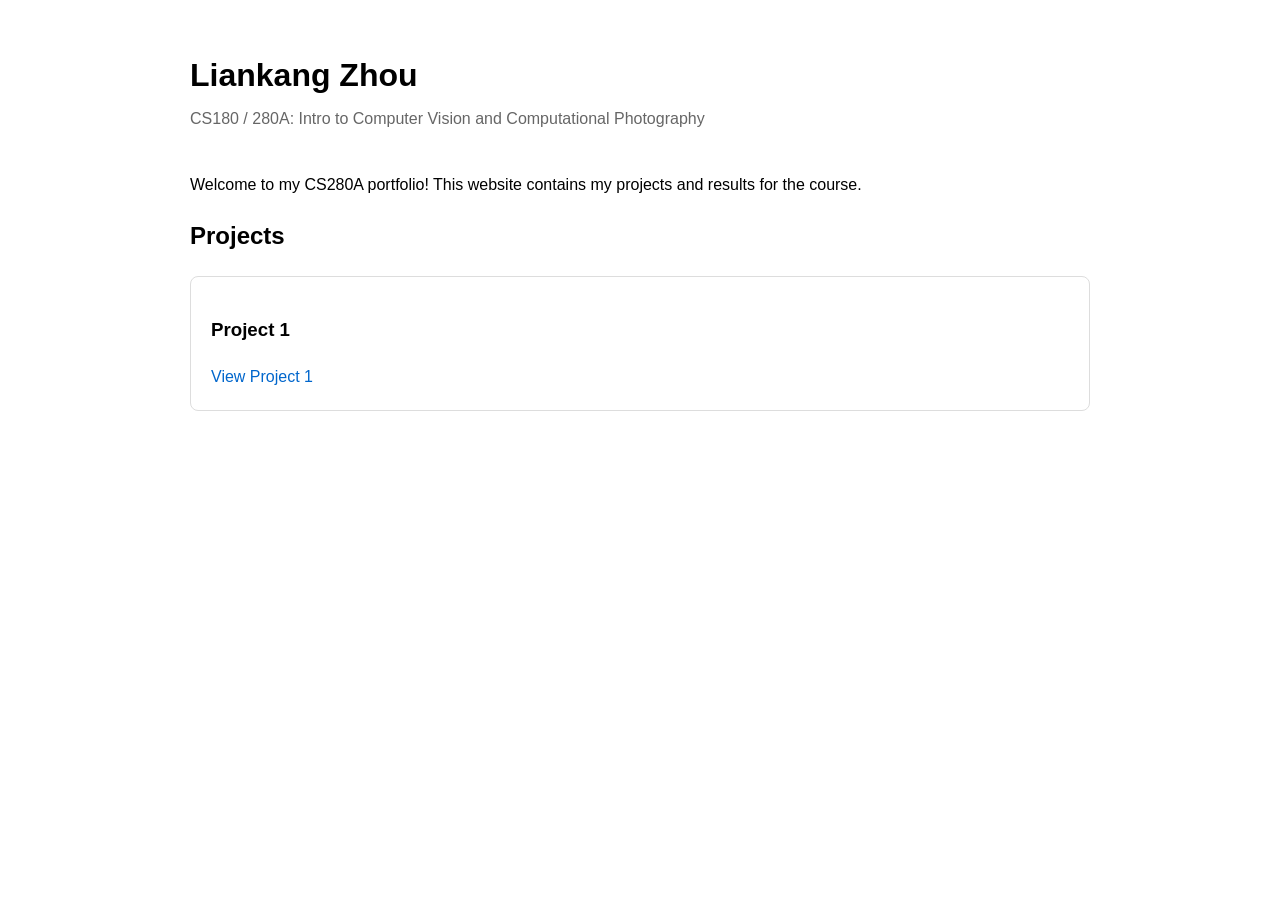
==== index.html @ e300a649 "Update portfolio title and welcome message" ====
<!DOCTYPE html>
<html lang="en">

<head>
    <meta charset="UTF-8">
    <meta name="viewport" content="width=device-width, initial-scale=1.0">

    <title>Liankang Zhou | CS280A Portfolio</title>

    <style>
        body {
            font-family: Arial, sans-serif;
            max-width: 900px;
            margin: 50px auto;
            padding: 0 20px;
            line-height: 1.6;
        }

        h1 {
            margin-bottom: 5px;
        }

        .subtitle {
            color: #666;
            margin-bottom: 40px;
        }

        .project {
            margin: 20px 0;
            padding: 20px;
            border: 1px solid #ddd;
            border-radius: 8px;
        }

        a {
            color: #0066cc;
            text-decoration: none;
        }

        a:hover {
            text-decoration: underline;
        }
    </style>
</head>

<body>

    <h1>Liankang Zhou</h1>

    <div class="subtitle">
        CS180 / 280A: Intro to Computer Vision and Computational Photography
    </div>

    <p>
        Welcome to my CS280A portfolio!
        This website contains my projects and results for the course.
    </p>

    <h2>Projects</h2>

    <div class="project">
        <h3>Project 1</h3>
        <a href="./1/index.html">View Project 1</a>
    </div>

</body>

</html>
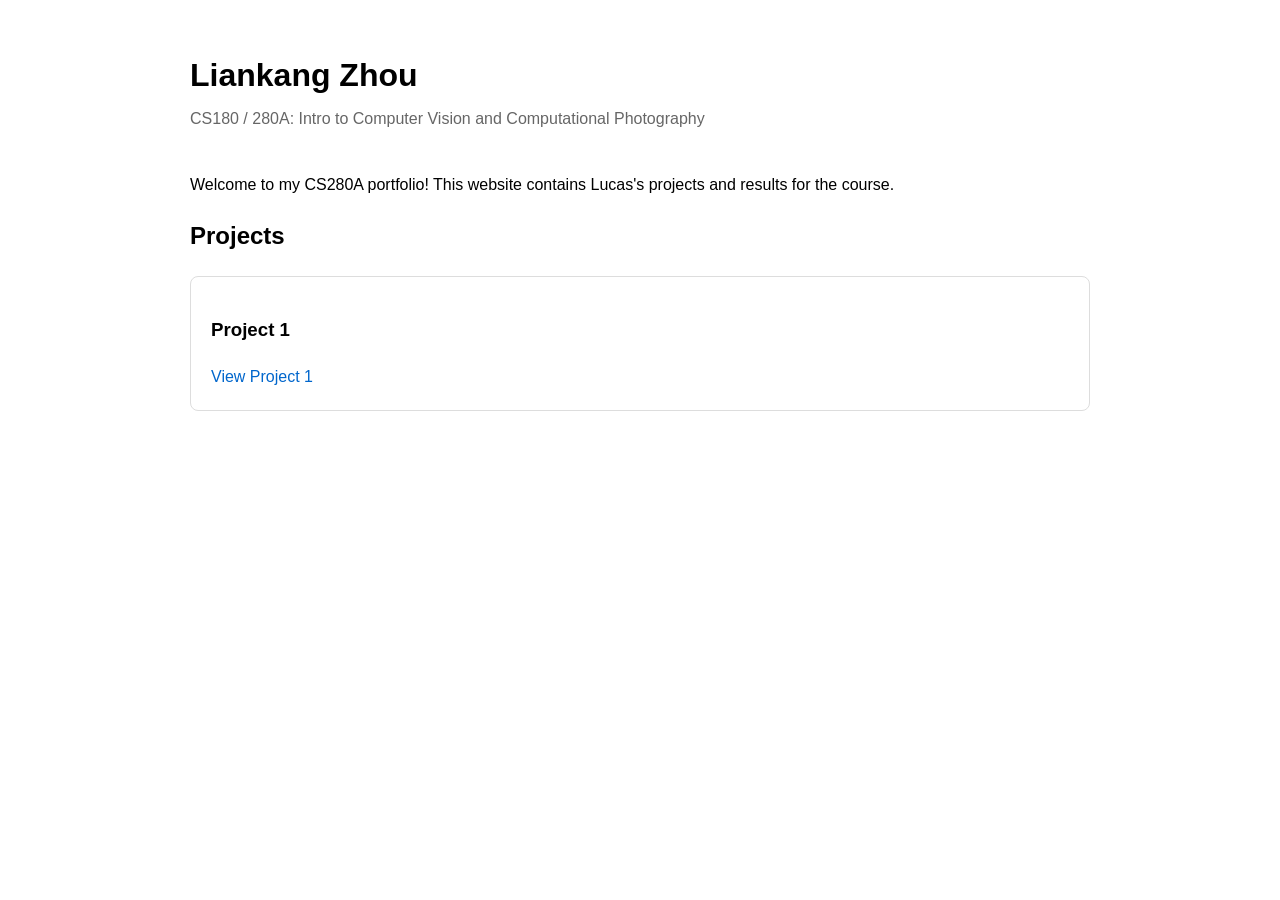
==== commit d5b765b8: "Update Project 1" ====
--- a/index.html
+++ b/index.html
@@ -5,7 +5,7 @@
     <meta charset="UTF-8">
     <meta name="viewport" content="width=device-width, initial-scale=1.0">
 
-    <title>Liankang Zhou | CS280A Portfolio</title>
+    <title>Liankang(Lucas) Zhou | CS280A Portfolio</title>
 
     <style>
         body {
@@ -53,7 +53,7 @@
 
     <p>
         Welcome to my CS280A portfolio!
-        This website contains my projects and results for the course.
+        This website contains Lucas's projects and results for the course.
     </p>
 
     <h2>Projects</h2>
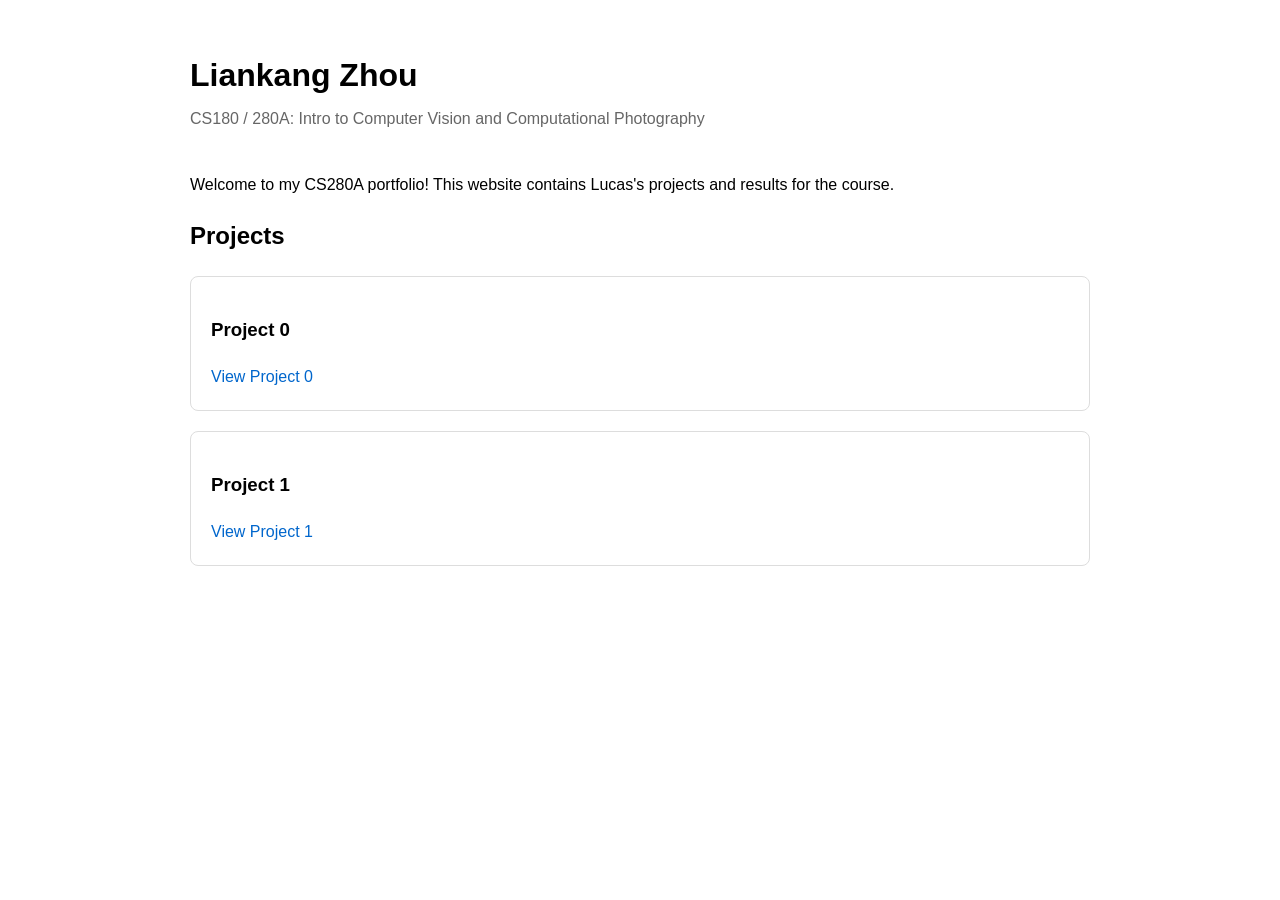
==== commit 97714717: "Add Project 0 page" ====
--- a/index.html
+++ b/index.html
@@ -59,6 +59,11 @@
     <h2>Projects</h2>
 
     <div class="project">
+        <h3>Project 0</h3>
+        <a href="./0/index.html">View Project 0</a>
+    </div>
+
+    <div class="project">
         <h3>Project 1</h3>
         <a href="./1/index.html">View Project 1</a>
     </div>
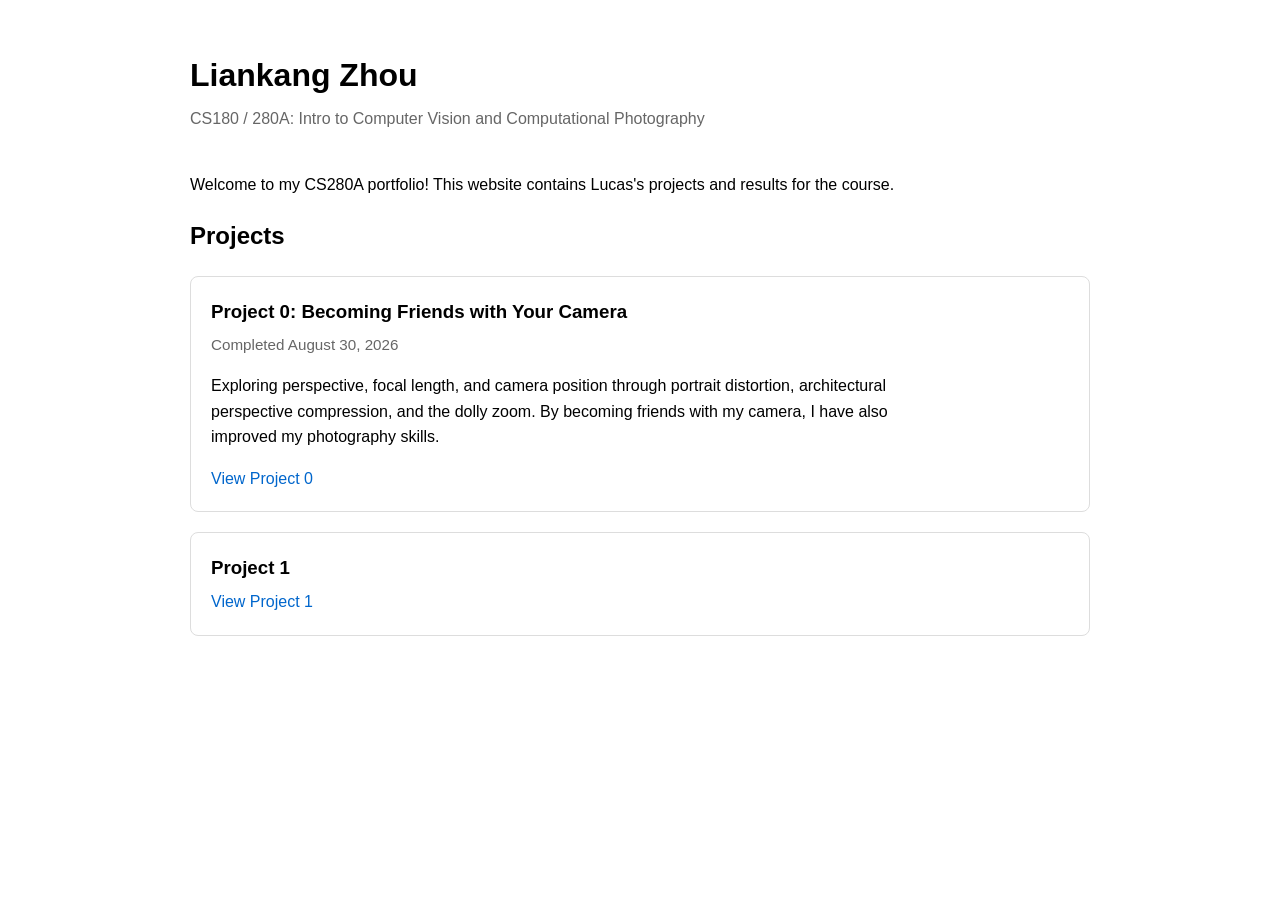
==== commit 3f7f4a28: "Update Project 0 portfolio summary" ====
--- a/index.html
+++ b/index.html
@@ -32,6 +32,20 @@
             border-radius: 8px;
         }
 
+        .project h3 {
+            margin: 0 0 6px;
+        }
+
+        .project-meta {
+            margin: 0 0 14px;
+            color: #666;
+            font-size: 0.95rem;
+        }
+
+        .project-description {
+            max-width: 700px;
+        }
+
         a {
             color: #0066cc;
             text-decoration: none;
@@ -59,7 +73,15 @@
     <h2>Projects</h2>
 
     <div class="project">
-        <h3>Project 0</h3>
+        <h3>Project 0: Becoming Friends with Your Camera</h3>
+        <p class="project-meta">
+            Completed <time datetime="2026-08-30">August 30, 2026</time>
+        </p>
+        <p class="project-description">
+            Exploring perspective, focal length, and camera position through portrait
+            distortion, architectural perspective compression, and the dolly zoom. By
+            becoming friends with my camera, I have also improved my photography skills.
+        </p>
         <a href="./0/index.html">View Project 0</a>
     </div>
 
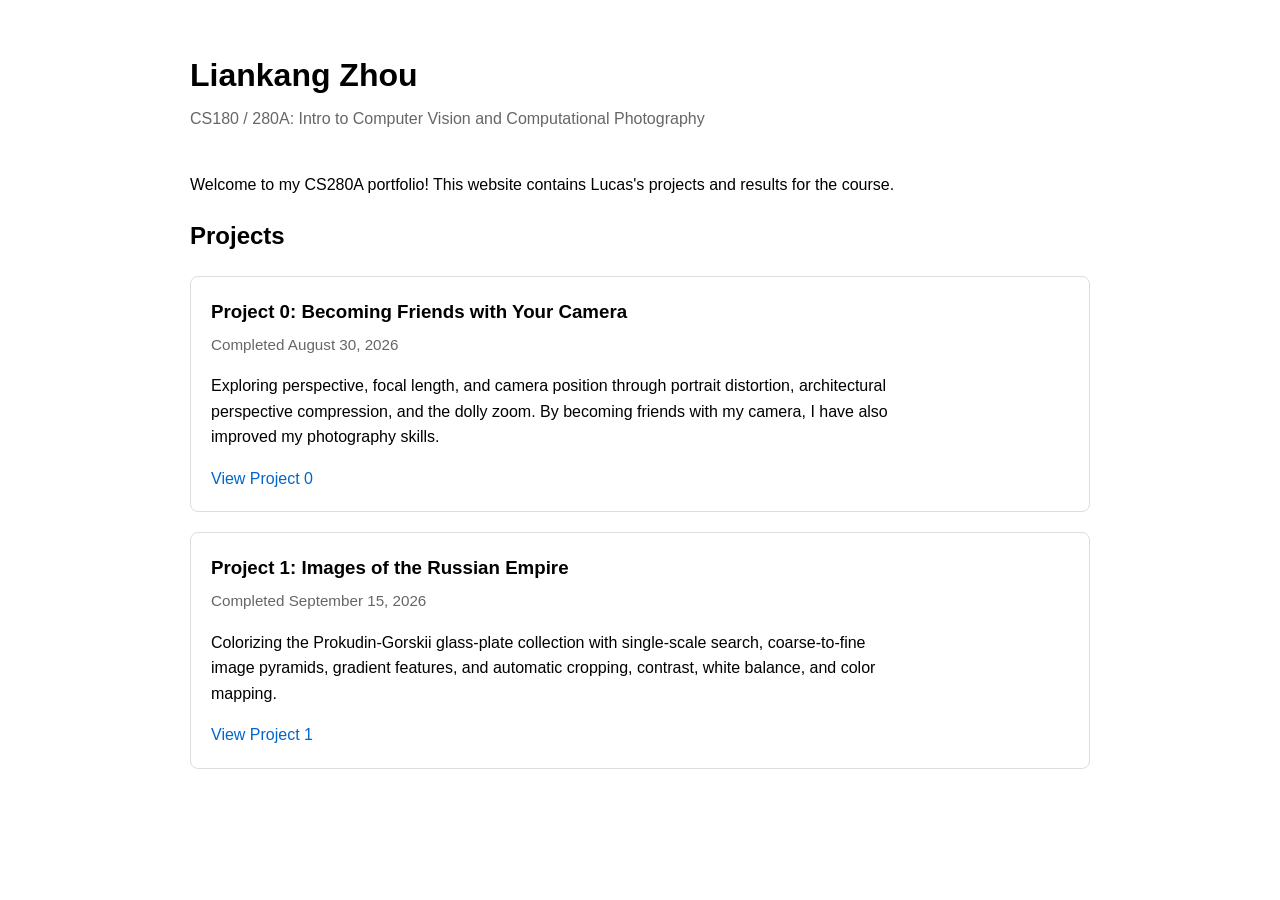
==== commit 07c21f4b: "Add CS280A Project 1 report" ====
--- a/index.html
+++ b/index.html
@@ -86,7 +86,15 @@
     </div>
 
     <div class="project">
-        <h3>Project 1</h3>
+        <h3>Project 1: Images of the Russian Empire</h3>
+        <p class="project-meta">
+            Completed <time datetime="2026-09-15">September 15, 2026</time>
+        </p>
+        <p class="project-description">
+            Colorizing the Prokudin-Gorskii glass-plate collection with single-scale
+            search, coarse-to-fine image pyramids, gradient features, and automatic
+            cropping, contrast, white balance, and color mapping.
+        </p>
         <a href="./1/index.html">View Project 1</a>
     </div>
 
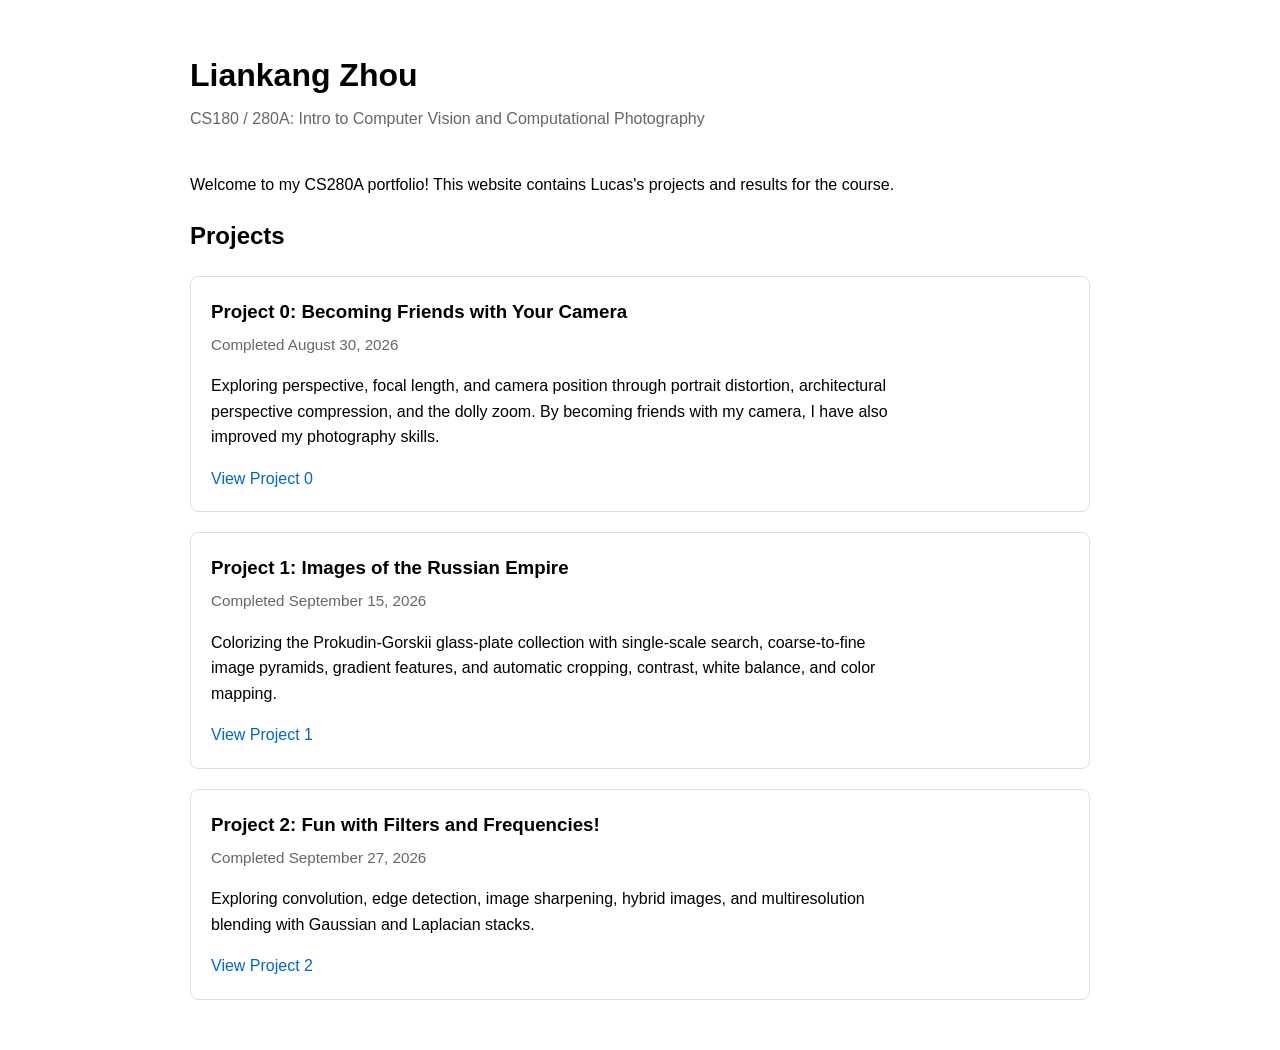
==== commit 39f21619: "Add CS280A Project 2 report" ====
--- a/index.html
+++ b/index.html
@@ -98,6 +98,13 @@
         <a href="./1/index.html">View Project 1</a>
     </div>
 
+    <div class="project">
+        <h3>Project 2: Fun with Filters and Frequencies!</h3>
+        <p class="project-meta">Completed <time datetime="2026-09-27">September 27, 2026</time></p>
+        <p class="project-description">Exploring convolution, edge detection, image sharpening, hybrid images, and multiresolution blending with Gaussian and Laplacian stacks.</p>
+        <a href="./2/index.html">View Project 2</a>
+    </div>
+
 </body>
 
 </html>
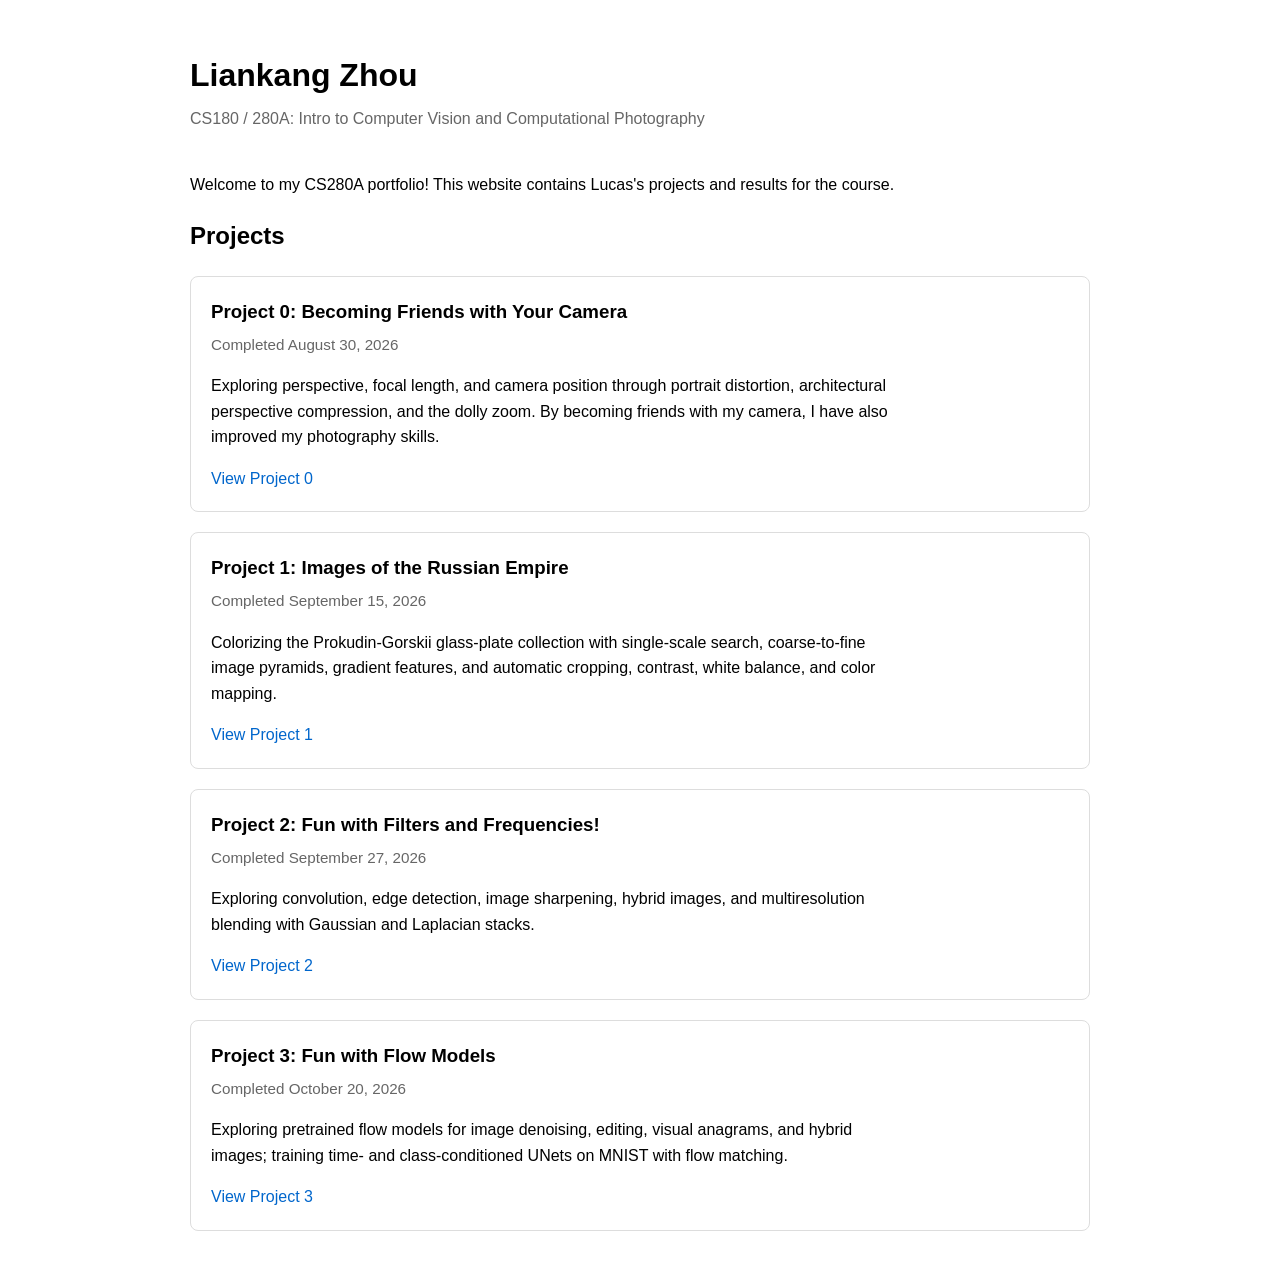
==== commit 1a0dddb7: "Add Project 3 flow models report and portfolio link" ====
--- a/index.html
+++ b/index.html
@@ -105,6 +105,13 @@
         <a href="./2/index.html">View Project 2</a>
     </div>
 
+    <div class="project">
+        <h3>Project 3: Fun with Flow Models</h3>
+        <p class="project-meta">Completed <time datetime="2026-10-20">October 20, 2026</time></p>
+        <p class="project-description">Exploring pretrained flow models for image denoising, editing, visual anagrams, and hybrid images; training time- and class-conditioned UNets on MNIST with flow matching.</p>
+        <a href="./3/index.html">View Project 3</a>
+    </div>
+
 </body>
 
 </html>
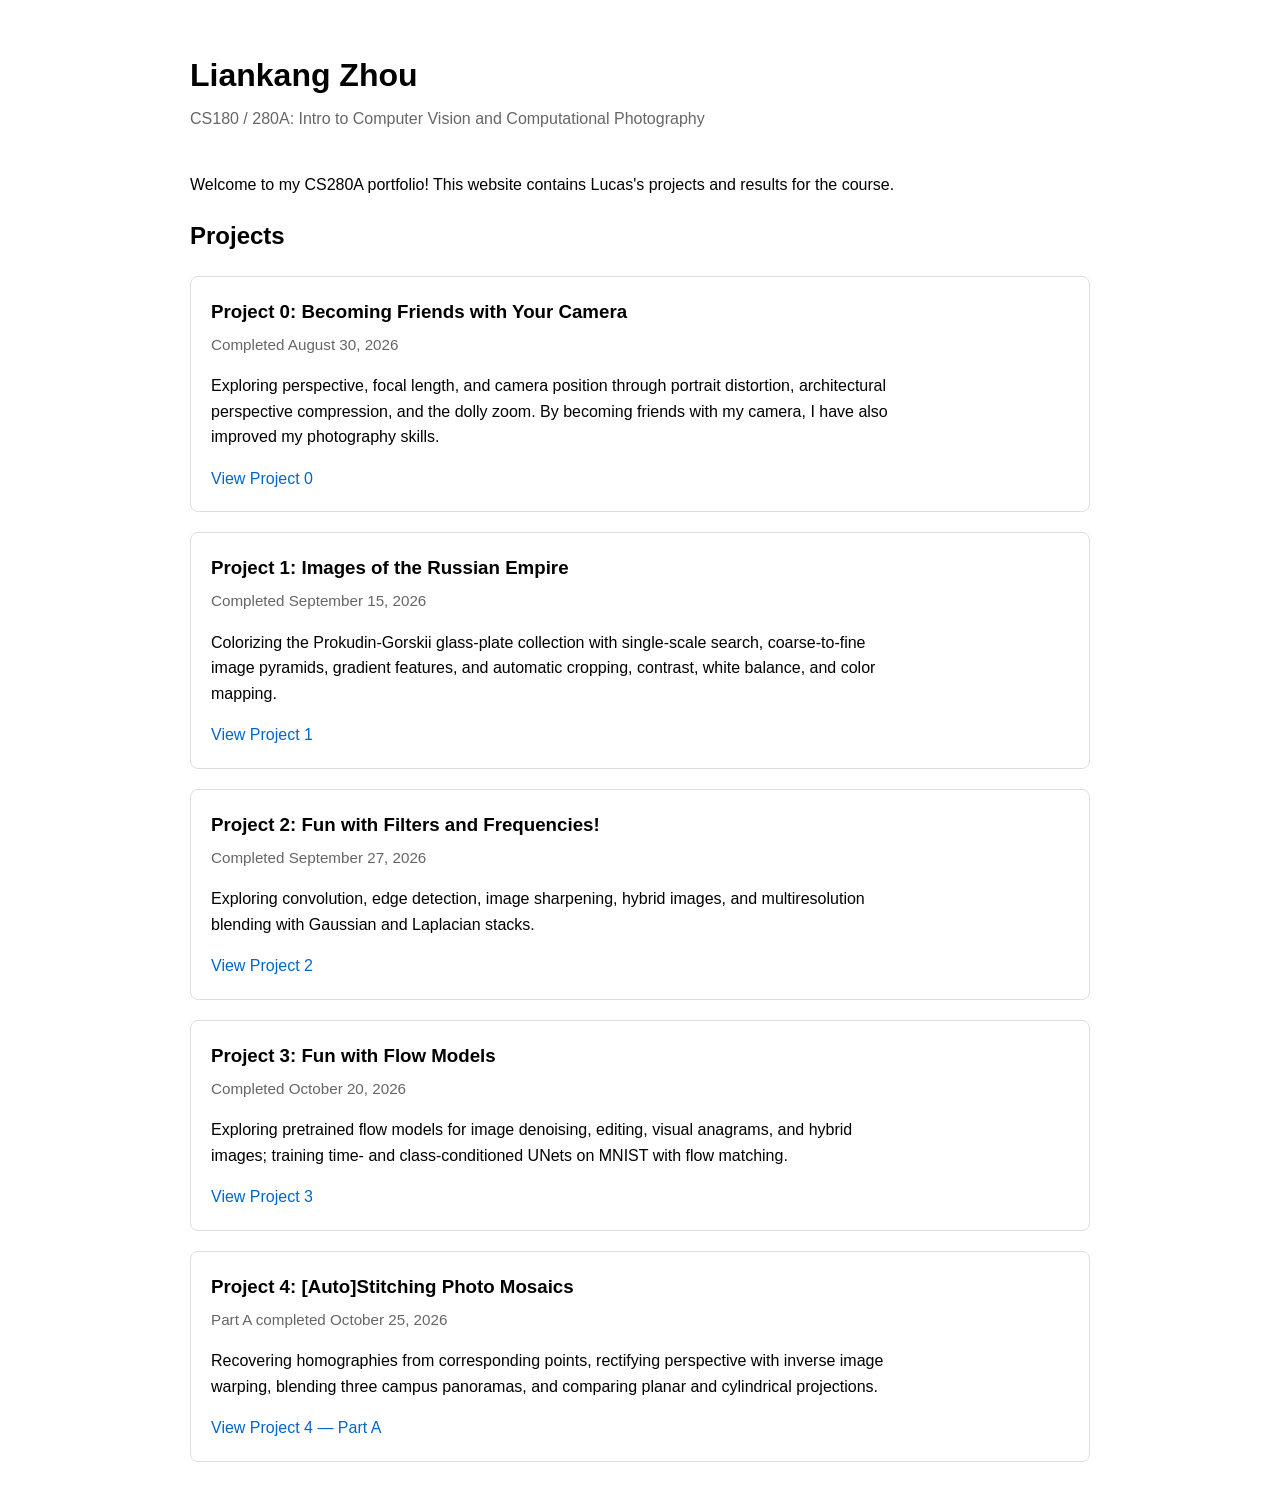
==== commit 5460d423: "Add Project 4 Part A mosaicing report" ====
--- a/index.html
+++ b/index.html
@@ -112,6 +112,13 @@
         <a href="./3/index.html">View Project 3</a>
     </div>
 
+    <div class="project">
+        <h3>Project 4: [Auto]Stitching Photo Mosaics</h3>
+        <p class="project-meta">Part A completed <time datetime="2026-10-25">October 25, 2026</time></p>
+        <p class="project-description">Recovering homographies from corresponding points, rectifying perspective with inverse image warping, blending three campus panoramas, and comparing planar and cylindrical projections.</p>
+        <a href="./4/index.html">View Project 4 — Part A</a>
+    </div>
+
 </body>
 
 </html>
